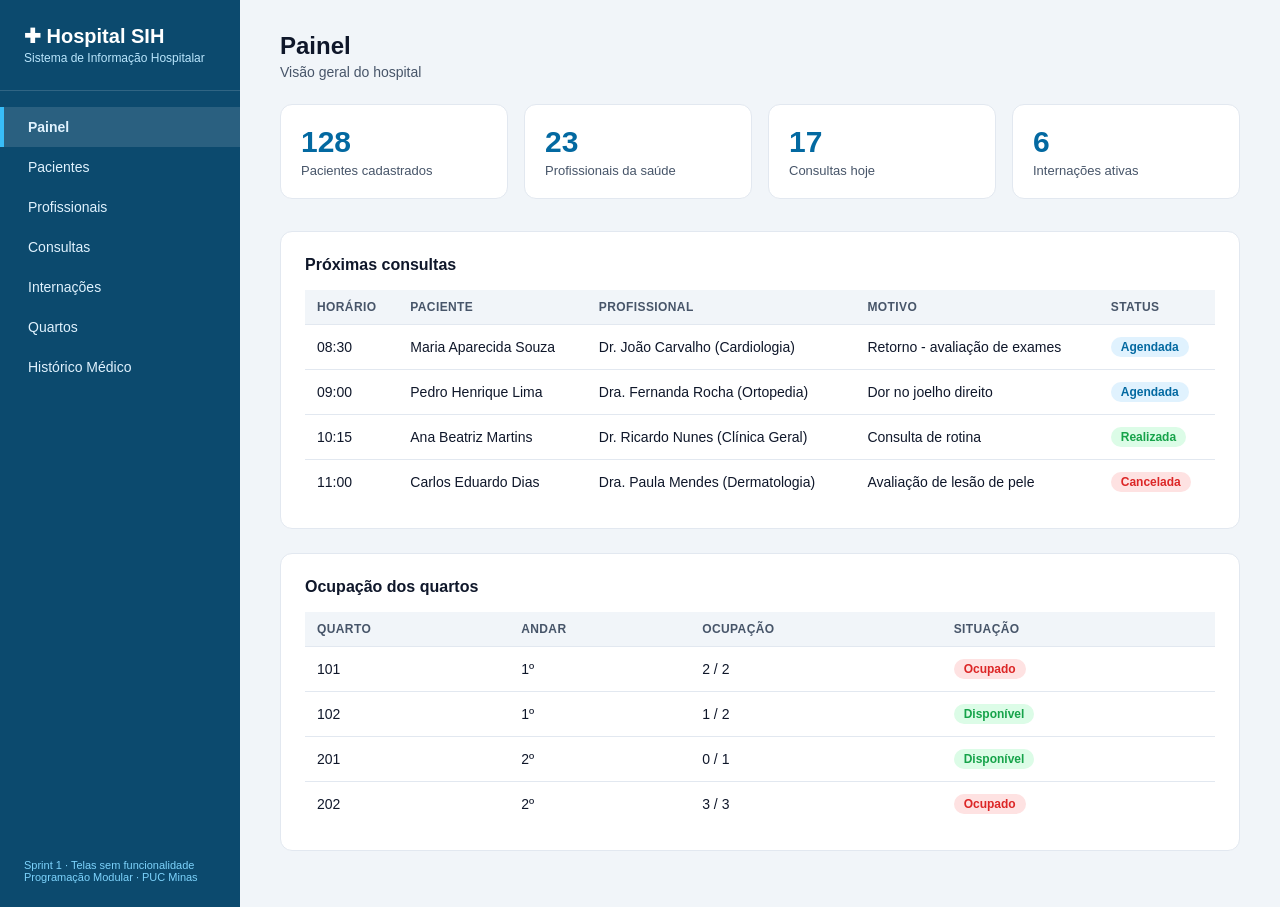
==== front-end/index.html @ d89af197 "Add files via upload" ====
<!DOCTYPE html>
<html lang="pt-BR">
<head>
  <meta charset="UTF-8">
  <meta name="viewport" content="width=device-width, initial-scale=1.0">
  <title>Painel - Sistema Hospitalar</title>
  <link rel="stylesheet" href="css/style.css">
</head>
<body>
  <aside class="sidebar">
    <div class="logo">
      <h1>&#10010; Hospital SIH</h1>
      <span>Sistema de Informação Hospitalar</span>
    </div>
    <nav>
      <a href="index.html" class="ativo">Painel</a>
      <a href="pacientes.html">Pacientes</a>
      <a href="profissionais.html">Profissionais</a>
      <a href="consultas.html">Consultas</a>
      <a href="internacoes.html">Internações</a>
      <a href="quartos.html">Quartos</a>
      <a href="historico.html">Histórico Médico</a>
    </nav>
    <div class="rodape">Sprint 1 &middot; Telas sem funcionalidade<br>Programação Modular &middot; PUC Minas</div>
  </aside>
  <main class="conteudo">
    <div class="cabecalho">
      <div>
        <h2>Painel</h2>
        <p>Visão geral do hospital</p>
      </div>
    </div>
    <div class="cards">
      <div class="card"><div class="valor">128</div><div class="rotulo">Pacientes cadastrados</div></div>
      <div class="card"><div class="valor">23</div><div class="rotulo">Profissionais da saúde</div></div>
      <div class="card"><div class="valor">17</div><div class="rotulo">Consultas hoje</div></div>
      <div class="card"><div class="valor">6</div><div class="rotulo">Internações ativas</div></div>
    </div>
    <div class="painel">
      <h3>Próximas consultas</h3>
      <table>
        <tr><th>Horário</th><th>Paciente</th><th>Profissional</th><th>Motivo</th><th>Status</th></tr>
        <tr><td>08:30</td><td>Maria Aparecida Souza</td><td>Dr. João Carvalho (Cardiologia)</td><td>Retorno - avaliação de exames</td><td><span class="etiqueta azul">Agendada</span></td></tr>
        <tr><td>09:00</td><td>Pedro Henrique Lima</td><td>Dra. Fernanda Rocha (Ortopedia)</td><td>Dor no joelho direito</td><td><span class="etiqueta azul">Agendada</span></td></tr>
        <tr><td>10:15</td><td>Ana Beatriz Martins</td><td>Dr. Ricardo Nunes (Clínica Geral)</td><td>Consulta de rotina</td><td><span class="etiqueta verde">Realizada</span></td></tr>
        <tr><td>11:00</td><td>Carlos Eduardo Dias</td><td>Dra. Paula Mendes (Dermatologia)</td><td>Avaliação de lesão de pele</td><td><span class="etiqueta vermelha">Cancelada</span></td></tr>
      </table>
    </div>
    <div class="painel">
      <h3>Ocupação dos quartos</h3>
      <table>
        <tr><th>Quarto</th><th>Andar</th><th>Ocupação</th><th>Situação</th></tr>
        <tr><td>101</td><td>1º</td><td>2 / 2</td><td><span class="etiqueta vermelha">Ocupado</span></td></tr>
        <tr><td>102</td><td>1º</td><td>1 / 2</td><td><span class="etiqueta verde">Disponível</span></td></tr>
        <tr><td>201</td><td>2º</td><td>0 / 1</td><td><span class="etiqueta verde">Disponível</span></td></tr>
        <tr><td>202</td><td>2º</td><td>3 / 3</td><td><span class="etiqueta vermelha">Ocupado</span></td></tr>
      </table>
    </div>
  </main>
</body>
</html>
---- front-end/css/style.css ----
/* Sistema de Informação Hospitalar - Sprint 1 (telas sem funcionalidade) */
:root {
  --azul-900: #0c4a6e;
  --azul-700: #0369a1;
  --azul-600: #0284c7;
  --azul-100: #e0f2fe;
  --cinza-900: #0f172a;
  --cinza-600: #475569;
  --cinza-400: #94a3b8;
  --cinza-200: #e2e8f0;
  --cinza-100: #f1f5f9;
  --cinza-50: #f8fafc;
  --verde-600: #16a34a;
  --verde-100: #dcfce7;
  --vermelho-600: #dc2626;
  --vermelho-100: #fee2e2;
  --ambar-700: #b45309;
  --ambar-100: #fef3c7;
  --branco: #ffffff;
}

* { margin: 0; padding: 0; box-sizing: border-box; }

body {
  font-family: "Segoe UI", Roboto, Arial, sans-serif;
  background: var(--cinza-100);
  color: var(--cinza-900);
  display: flex;
  min-height: 100vh;
}

/* ---------------- Menu lateral ---------------- */
.sidebar {
  width: 240px;
  background: var(--azul-900);
  color: var(--branco);
  padding: 24px 0;
  flex-shrink: 0;
  display: flex;
  flex-direction: column;
}

.sidebar .logo {
  padding: 0 24px 24px;
  border-bottom: 1px solid rgba(255, 255, 255, 0.15);
}

.sidebar .logo h1 { font-size: 20px; }
.sidebar .logo span { font-size: 12px; color: #bae6fd; }

.sidebar nav { margin-top: 16px; }

.sidebar nav a {
  display: block;
  padding: 12px 24px;
  color: #e0f2fe;
  text-decoration: none;
  font-size: 14px;
  border-left: 4px solid transparent;
}

.sidebar nav a:hover { background: rgba(255, 255, 255, 0.08); }

.sidebar nav a.ativo {
  background: rgba(255, 255, 255, 0.12);
  border-left-color: #38bdf8;
  font-weight: 600;
}

.sidebar .rodape {
  margin-top: auto;
  padding: 16px 24px 0;
  font-size: 11px;
  color: #7dd3fc;
}

/* ---------------- Conteúdo ---------------- */
.conteudo { flex: 1; padding: 32px 40px; max-width: 1200px; }

.cabecalho { display: flex; justify-content: space-between; align-items: center; margin-bottom: 24px; }
.cabecalho h2 { font-size: 24px; }
.cabecalho p { color: var(--cinza-600); font-size: 14px; margin-top: 4px; }

.botao {
  display: inline-block;
  background: var(--azul-600);
  color: var(--branco);
  border: none;
  padding: 10px 18px;
  border-radius: 8px;
  font-size: 14px;
  font-weight: 600;
  cursor: pointer;
  text-decoration: none;
}

.botao:hover { background: var(--azul-700); }
.botao.secundario { background: var(--branco); color: var(--azul-700); border: 1px solid var(--azul-600); }
.botao.perigo { background: var(--branco); color: var(--vermelho-600); border: 1px solid var(--vermelho-600); }

/* ---------------- Cards do painel ---------------- */
.cards { display: grid; grid-template-columns: repeat(4, 1fr); gap: 16px; margin-bottom: 32px; }

.card {
  background: var(--branco);
  border: 1px solid var(--cinza-200);
  border-radius: 12px;
  padding: 20px;
}

.card .valor { font-size: 30px; font-weight: 700; color: var(--azul-700); }
.card .rotulo { font-size: 13px; color: var(--cinza-600); margin-top: 4px; }

/* ---------------- Painéis e formulários ---------------- */
.painel {
  background: var(--branco);
  border: 1px solid var(--cinza-200);
  border-radius: 12px;
  padding: 24px;
  margin-bottom: 24px;
}

.painel h3 { font-size: 16px; margin-bottom: 16px; }

.formulario { display: grid; grid-template-columns: repeat(2, 1fr); gap: 16px; }
.formulario .campo-cheio { grid-column: 1 / -1; }

.campo label { display: block; font-size: 13px; font-weight: 600; margin-bottom: 6px; color: var(--cinza-600); }

.campo input, .campo select, .campo textarea {
  width: 100%;
  padding: 10px 12px;
  border: 1px solid var(--cinza-200);
  border-radius: 8px;
  font-size: 14px;
  font-family: inherit;
  background: var(--cinza-50);
}

.campo textarea { resize: vertical; min-height: 70px; }

.acoes-formulario { grid-column: 1 / -1; display: flex; gap: 12px; justify-content: flex-end; }

/* ---------------- Tabelas ---------------- */
table { width: 100%; border-collapse: collapse; font-size: 14px; }

th {
  text-align: left;
  padding: 10px 12px;
  background: var(--cinza-100);
  color: var(--cinza-600);
  font-size: 12px;
  text-transform: uppercase;
  letter-spacing: 0.4px;
}

td { padding: 12px; border-top: 1px solid var(--cinza-200); }

.etiqueta {
  display: inline-block;
  padding: 3px 10px;
  border-radius: 999px;
  font-size: 12px;
  font-weight: 600;
}

.etiqueta.verde { background: var(--verde-100); color: var(--verde-600); }
.etiqueta.vermelha { background: var(--vermelho-100); color: var(--vermelho-600); }
.etiqueta.ambar { background: var(--ambar-100); color: var(--ambar-700); }
.etiqueta.azul { background: var(--azul-100); color: var(--azul-700); }

.link-acao { color: var(--azul-600); text-decoration: none; font-weight: 600; font-size: 13px; margin-right: 10px; }

/* ---------------- Grade de quartos ---------------- */
.grade-quartos { display: grid; grid-template-columns: repeat(4, 1fr); gap: 16px; }

.quarto {
  background: var(--branco);
  border: 1px solid var(--cinza-200);
  border-left: 6px solid var(--verde-600);
  border-radius: 10px;
  padding: 16px;
}

.quarto.ocupado { border-left-color: var(--vermelho-600); }
.quarto h4 { font-size: 15px; margin-bottom: 6px; }
.quarto p { font-size: 13px; color: var(--cinza-600); margin: 2px 0; }

/* ---------------- Linha do tempo (histórico) ---------------- */
.linha-tempo { list-style: none; border-left: 3px solid var(--azul-100); margin-left: 8px; padding-left: 24px; }

.linha-tempo li { position: relative; padding-bottom: 20px; }

.linha-tempo li::before {
  content: "";
  position: absolute;
  left: -33px;
  top: 4px;
  width: 14px;
  height: 14px;
  border-radius: 50%;
  background: var(--azul-600);
  border: 3px solid var(--azul-100);
}

.linha-tempo .data { font-size: 12px; color: var(--cinza-600); font-weight: 600; }
.linha-tempo .titulo { font-weight: 600; margin: 2px 0; }
.linha-tempo .descricao { font-size: 13px; color: var(--cinza-600); }

.aviso {
  background: var(--ambar-100);
  color: var(--ambar-700);
  border-radius: 8px;
  padding: 10px 14px;
  font-size: 13px;
  margin-bottom: 16px;
}
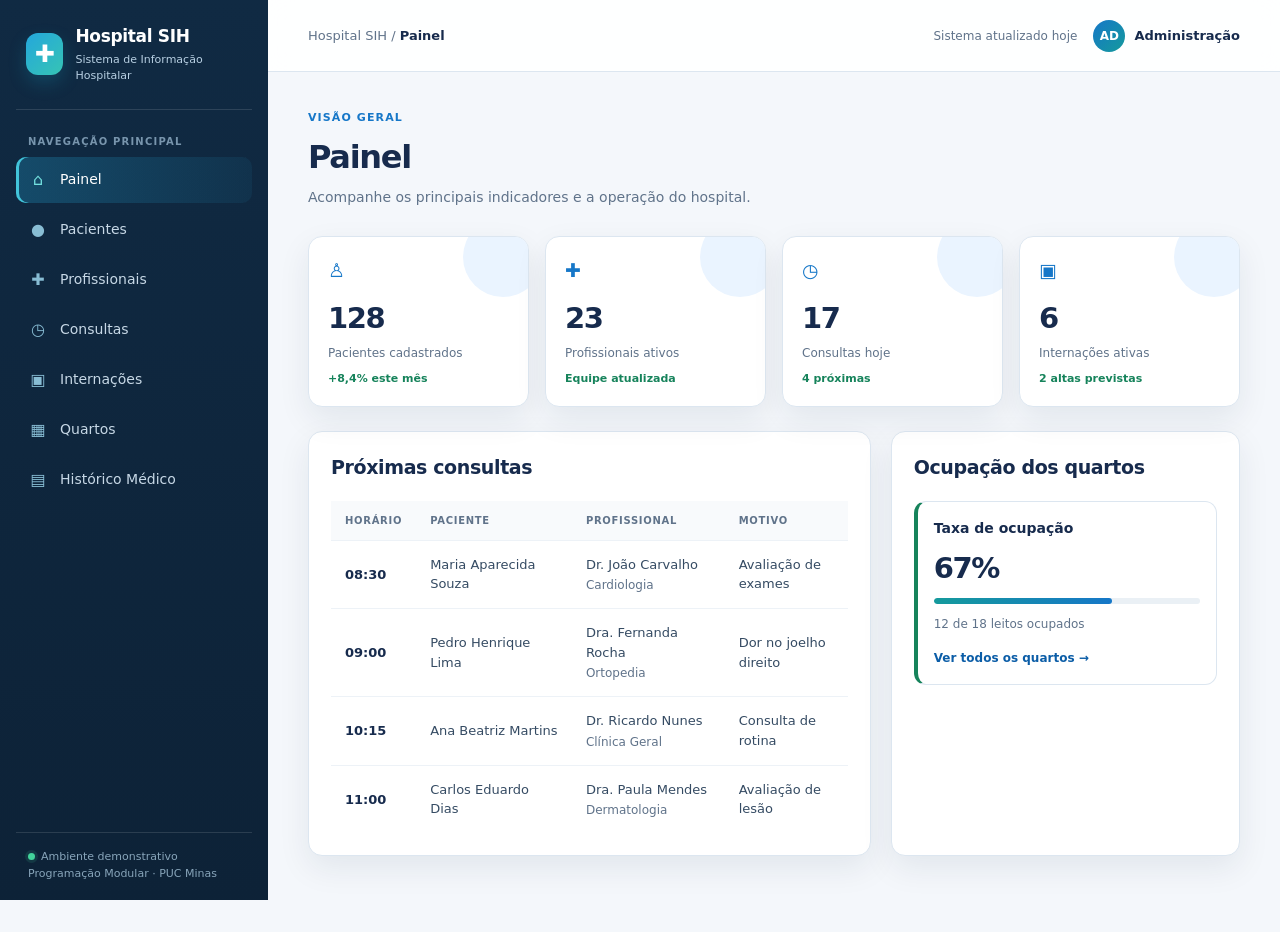
==== commit f05fac5b: "Sprint 2 - Implementacao da API REST e regras de negocio" ====
--- a/front-end/index.html
+++ b/front-end/index.html
@@ -1,61 +1,26 @@
 <!DOCTYPE html>
 <html lang="pt-BR">
 <head>
-  <meta charset="UTF-8">
-  <meta name="viewport" content="width=device-width, initial-scale=1.0">
-  <title>Painel - Sistema Hospitalar</title>
+  <meta charset="UTF-8"><meta name="viewport" content="width=device-width, initial-scale=1.0">
+  <meta name="description" content="Hospital SIH — Sistema de Informação Hospitalar">
+  <title>Painel | Hospital SIH</title>
   <link rel="stylesheet" href="css/style.css">
 </head>
 <body>
+<div class="app-shell">
   <aside class="sidebar">
-    <div class="logo">
-      <h1>&#10010; Hospital SIH</h1>
-      <span>Sistema de Informação Hospitalar</span>
-    </div>
-    <nav>
-      <a href="index.html" class="ativo">Painel</a>
-      <a href="pacientes.html">Pacientes</a>
-      <a href="profissionais.html">Profissionais</a>
-      <a href="consultas.html">Consultas</a>
-      <a href="internacoes.html">Internações</a>
-      <a href="quartos.html">Quartos</a>
-      <a href="historico.html">Histórico Médico</a>
-    </nav>
-    <div class="rodape">Sprint 1 &middot; Telas sem funcionalidade<br>Programação Modular &middot; PUC Minas</div>
+    <div class="brand"><div class="brand-mark">✚</div><div><div class="brand-title">Hospital SIH</div><div class="brand-subtitle">Sistema de Informação Hospitalar</div></div></div>
+    <div class="sidebar-section">Navegação principal</div><nav class="nav-list" aria-label="Navegação principal"><a class="nav-link active" href="index.html" aria-current="page"><span class="nav-icon">⌂</span><span>Painel</span></a><a class="nav-link " href="pacientes.html" aria-current="false"><span class="nav-icon">●</span><span>Pacientes</span></a><a class="nav-link " href="profissionais.html" aria-current="false"><span class="nav-icon">✚</span><span>Profissionais</span></a><a class="nav-link " href="consultas.html" aria-current="false"><span class="nav-icon">◷</span><span>Consultas</span></a><a class="nav-link " href="internacoes.html" aria-current="false"><span class="nav-icon">▣</span><span>Internações</span></a><a class="nav-link " href="quartos.html" aria-current="false"><span class="nav-icon">▦</span><span>Quartos</span></a><a class="nav-link " href="historico.html" aria-current="false"><span class="nav-icon">▤</span><span>Histórico Médico</span></a></nav>
+    <div class="sidebar-footer"><span class="status-dot"></span>Ambiente demonstrativo<br><span>Programação Modular · PUC Minas</span></div>
   </aside>
-  <main class="conteudo">
-    <div class="cabecalho">
-      <div>
-        <h2>Painel</h2>
-        <p>Visão geral do hospital</p>
-      </div>
-    </div>
-    <div class="cards">
-      <div class="card"><div class="valor">128</div><div class="rotulo">Pacientes cadastrados</div></div>
-      <div class="card"><div class="valor">23</div><div class="rotulo">Profissionais da saúde</div></div>
-      <div class="card"><div class="valor">17</div><div class="rotulo">Consultas hoje</div></div>
-      <div class="card"><div class="valor">6</div><div class="rotulo">Internações ativas</div></div>
-    </div>
-    <div class="painel">
-      <h3>Próximas consultas</h3>
-      <table>
-        <tr><th>Horário</th><th>Paciente</th><th>Profissional</th><th>Motivo</th><th>Status</th></tr>
-        <tr><td>08:30</td><td>Maria Aparecida Souza</td><td>Dr. João Carvalho (Cardiologia)</td><td>Retorno - avaliação de exames</td><td><span class="etiqueta azul">Agendada</span></td></tr>
-        <tr><td>09:00</td><td>Pedro Henrique Lima</td><td>Dra. Fernanda Rocha (Ortopedia)</td><td>Dor no joelho direito</td><td><span class="etiqueta azul">Agendada</span></td></tr>
-        <tr><td>10:15</td><td>Ana Beatriz Martins</td><td>Dr. Ricardo Nunes (Clínica Geral)</td><td>Consulta de rotina</td><td><span class="etiqueta verde">Realizada</span></td></tr>
-        <tr><td>11:00</td><td>Carlos Eduardo Dias</td><td>Dra. Paula Mendes (Dermatologia)</td><td>Avaliação de lesão de pele</td><td><span class="etiqueta vermelha">Cancelada</span></td></tr>
-      </table>
-    </div>
-    <div class="painel">
-      <h3>Ocupação dos quartos</h3>
-      <table>
-        <tr><th>Quarto</th><th>Andar</th><th>Ocupação</th><th>Situação</th></tr>
-        <tr><td>101</td><td>1º</td><td>2 / 2</td><td><span class="etiqueta vermelha">Ocupado</span></td></tr>
-        <tr><td>102</td><td>1º</td><td>1 / 2</td><td><span class="etiqueta verde">Disponível</span></td></tr>
-        <tr><td>201</td><td>2º</td><td>0 / 1</td><td><span class="etiqueta verde">Disponível</span></td></tr>
-        <tr><td>202</td><td>2º</td><td>3 / 3</td><td><span class="etiqueta vermelha">Ocupado</span></td></tr>
-      </table>
-    </div>
-  </main>
-</body>
-</html>
+  <div class="main">
+    <header class="topbar"><div class="breadcrumb">Hospital SIH <span aria-hidden="true">/</span> <strong>Painel</strong></div><div class="topbar-right"><span class="date-label">Sistema atualizado hoje</span><span class="user-chip"><span class="avatar">AD</span> Administração</span></div></header>
+    <main class="content">
+      <div class="page-heading"><div><div class="eyebrow">VISÃO GERAL</div><h1>Painel</h1><p class="subtitle">Acompanhe os principais indicadores e a operação do hospital.</p></div></div>
+      <div class="kpi-grid"><div class="kpi"><div class="kpi-icon">♙</div><div class="kpi-value">128</div><div class="kpi-label">Pacientes cadastrados</div><div class="kpi-trend">+8,4% este mês</div></div><div class="kpi"><div class="kpi-icon">✚</div><div class="kpi-value">23</div><div class="kpi-label">Profissionais ativos</div><div class="kpi-trend">Equipe atualizada</div></div><div class="kpi"><div class="kpi-icon">◷</div><div class="kpi-value">17</div><div class="kpi-label">Consultas hoje</div><div class="kpi-trend">4 próximas</div></div><div class="kpi"><div class="kpi-icon">▣</div><div class="kpi-value">6</div><div class="kpi-label">Internações ativas</div><div class="kpi-trend">2 altas previstas</div></div></div><div class="grid-2"><section class="panel"><div class="panel-header"><div><h2>Próximas consultas</h2></div></div><div class="panel-body"><div class="table-wrap"><table><thead><tr><th>Horário</th><th>Paciente</th><th>Profissional</th><th>Motivo</th><th>Status</th></tr></thead><tbody><tr><td><span class="primary-cell">08:30</span></td><td>Maria Aparecida Souza</td><td>Dr. João Carvalho<span class="secondary-cell">Cardiologia</span></td><td>Avaliação de exames</td><td><span class="badge blue">Agendada</span></td></tr><tr><td><span class="primary-cell">09:00</span></td><td>Pedro Henrique Lima</td><td>Dra. Fernanda Rocha<span class="secondary-cell">Ortopedia</span></td><td>Dor no joelho direito</td><td><span class="badge blue">Agendada</span></td></tr><tr><td><span class="primary-cell">10:15</span></td><td>Ana Beatriz Martins</td><td>Dr. Ricardo Nunes<span class="secondary-cell">Clínica Geral</span></td><td>Consulta de rotina</td><td><span class="badge green">Concluída</span></td></tr><tr><td><span class="primary-cell">11:00</span></td><td>Carlos Eduardo Dias</td><td>Dra. Paula Mendes<span class="secondary-cell">Dermatologia</span></td><td>Avaliação de lesão</td><td><span class="badge red">Cancelada</span></td></tr></tbody></table></div></div></section><section class="panel"><div class="panel-header"><div><h2>Ocupação dos quartos</h2></div></div><div class="panel-body"><div class="room-card"><div class="primary-cell">Taxa de ocupação</div><div class="kpi-value" style="margin-top:8px">67%</div><div class="progress"><span style="width:67%"></span></div><div class="room-meta">12 de 18 leitos ocupados</div><a class="action-link" href="quartos.html">Ver todos os quartos →</a></div></div></section></div>
+    </main>
+  </div>
+</div>
+<div class="toast" role="status" aria-live="polite"></div>
+<script src="js-app.js"></script>
+</body></html>
--- a/front-end/css/style.css
+++ b/front-end/css/style.css
@@ -1,217 +1,121 @@
-/* Sistema de Informação Hospitalar - Sprint 1 (telas sem funcionalidade) */
 :root {
-  --azul-900: #0c4a6e;
-  --azul-700: #0369a1;
-  --azul-600: #0284c7;
-  --azul-100: #e0f2fe;
-  --cinza-900: #0f172a;
-  --cinza-600: #475569;
-  --cinza-400: #94a3b8;
-  --cinza-200: #e2e8f0;
-  --cinza-100: #f1f5f9;
-  --cinza-50: #f8fafc;
-  --verde-600: #16a34a;
-  --verde-100: #dcfce7;
-  --vermelho-600: #dc2626;
-  --vermelho-100: #fee2e2;
-  --ambar-700: #b45309;
-  --ambar-100: #fef3c7;
-  --branco: #ffffff;
+  --navy: #102a43;
+  --navy-2: #173f5f;
+  --blue: #1677c8;
+  --blue-dark: #0b5da7;
+  --blue-soft: #eaf4ff;
+  --teal: #159a9c;
+  --ink: #172b4d;
+  --muted: #60738a;
+  --line: #dce6f0;
+  --surface: #ffffff;
+  --canvas: #f4f7fb;
+  --success: #16835b;
+  --success-soft: #e9f8f1;
+  --warning: #a86600;
+  --warning-soft: #fff5df;
+  --danger: #c23b4a;
+  --danger-soft: #fff0f2;
+  --shadow: 0 12px 32px rgba(16, 42, 67, .08);
+  --radius: 14px;
 }
-
-* { margin: 0; padding: 0; box-sizing: border-box; }
-
-body {
-  font-family: "Segoe UI", Roboto, Arial, sans-serif;
-  background: var(--cinza-100);
-  color: var(--cinza-900);
-  display: flex;
-  min-height: 100vh;
-}
-
-/* ---------------- Menu lateral ---------------- */
-.sidebar {
-  width: 240px;
-  background: var(--azul-900);
-  color: var(--branco);
-  padding: 24px 0;
-  flex-shrink: 0;
-  display: flex;
-  flex-direction: column;
-}
-
-.sidebar .logo {
-  padding: 0 24px 24px;
-  border-bottom: 1px solid rgba(255, 255, 255, 0.15);
-}
-
-.sidebar .logo h1 { font-size: 20px; }
-.sidebar .logo span { font-size: 12px; color: #bae6fd; }
-
-.sidebar nav { margin-top: 16px; }
-
-.sidebar nav a {
-  display: block;
-  padding: 12px 24px;
-  color: #e0f2fe;
-  text-decoration: none;
-  font-size: 14px;
-  border-left: 4px solid transparent;
-}
-
-.sidebar nav a:hover { background: rgba(255, 255, 255, 0.08); }
-
-.sidebar nav a.ativo {
-  background: rgba(255, 255, 255, 0.12);
-  border-left-color: #38bdf8;
-  font-weight: 600;
-}
-
-.sidebar .rodape {
-  margin-top: auto;
-  padding: 16px 24px 0;
-  font-size: 11px;
-  color: #7dd3fc;
-}
-
-/* ---------------- Conteúdo ---------------- */
-.conteudo { flex: 1; padding: 32px 40px; max-width: 1200px; }
-
-.cabecalho { display: flex; justify-content: space-between; align-items: center; margin-bottom: 24px; }
-.cabecalho h2 { font-size: 24px; }
-.cabecalho p { color: var(--cinza-600); font-size: 14px; margin-top: 4px; }
-
-.botao {
-  display: inline-block;
-  background: var(--azul-600);
-  color: var(--branco);
-  border: none;
-  padding: 10px 18px;
-  border-radius: 8px;
-  font-size: 14px;
-  font-weight: 600;
-  cursor: pointer;
-  text-decoration: none;
-}
-
-.botao:hover { background: var(--azul-700); }
-.botao.secundario { background: var(--branco); color: var(--azul-700); border: 1px solid var(--azul-600); }
-.botao.perigo { background: var(--branco); color: var(--vermelho-600); border: 1px solid var(--vermelho-600); }
-
-/* ---------------- Cards do painel ---------------- */
-.cards { display: grid; grid-template-columns: repeat(4, 1fr); gap: 16px; margin-bottom: 32px; }
-
-.card {
-  background: var(--branco);
-  border: 1px solid var(--cinza-200);
-  border-radius: 12px;
-  padding: 20px;
-}
-
-.card .valor { font-size: 30px; font-weight: 700; color: var(--azul-700); }
-.card .rotulo { font-size: 13px; color: var(--cinza-600); margin-top: 4px; }
-
-/* ---------------- Painéis e formulários ---------------- */
-.painel {
-  background: var(--branco);
-  border: 1px solid var(--cinza-200);
-  border-radius: 12px;
-  padding: 24px;
-  margin-bottom: 24px;
-}
-
-.painel h3 { font-size: 16px; margin-bottom: 16px; }
-
-.formulario { display: grid; grid-template-columns: repeat(2, 1fr); gap: 16px; }
-.formulario .campo-cheio { grid-column: 1 / -1; }
-
-.campo label { display: block; font-size: 13px; font-weight: 600; margin-bottom: 6px; color: var(--cinza-600); }
-
-.campo input, .campo select, .campo textarea {
-  width: 100%;
-  padding: 10px 12px;
-  border: 1px solid var(--cinza-200);
-  border-radius: 8px;
-  font-size: 14px;
-  font-family: inherit;
-  background: var(--cinza-50);
-}
-
-.campo textarea { resize: vertical; min-height: 70px; }
-
-.acoes-formulario { grid-column: 1 / -1; display: flex; gap: 12px; justify-content: flex-end; }
-
-/* ---------------- Tabelas ---------------- */
-table { width: 100%; border-collapse: collapse; font-size: 14px; }
-
-th {
-  text-align: left;
-  padding: 10px 12px;
-  background: var(--cinza-100);
-  color: var(--cinza-600);
-  font-size: 12px;
-  text-transform: uppercase;
-  letter-spacing: 0.4px;
-}
-
-td { padding: 12px; border-top: 1px solid var(--cinza-200); }
-
-.etiqueta {
-  display: inline-block;
-  padding: 3px 10px;
-  border-radius: 999px;
-  font-size: 12px;
-  font-weight: 600;
-}
-
-.etiqueta.verde { background: var(--verde-100); color: var(--verde-600); }
-.etiqueta.vermelha { background: var(--vermelho-100); color: var(--vermelho-600); }
-.etiqueta.ambar { background: var(--ambar-100); color: var(--ambar-700); }
-.etiqueta.azul { background: var(--azul-100); color: var(--azul-700); }
-
-.link-acao { color: var(--azul-600); text-decoration: none; font-weight: 600; font-size: 13px; margin-right: 10px; }
-
-/* ---------------- Grade de quartos ---------------- */
-.grade-quartos { display: grid; grid-template-columns: repeat(4, 1fr); gap: 16px; }
-
-.quarto {
-  background: var(--branco);
-  border: 1px solid var(--cinza-200);
-  border-left: 6px solid var(--verde-600);
-  border-radius: 10px;
-  padding: 16px;
-}
-
-.quarto.ocupado { border-left-color: var(--vermelho-600); }
-.quarto h4 { font-size: 15px; margin-bottom: 6px; }
-.quarto p { font-size: 13px; color: var(--cinza-600); margin: 2px 0; }
-
-/* ---------------- Linha do tempo (histórico) ---------------- */
-.linha-tempo { list-style: none; border-left: 3px solid var(--azul-100); margin-left: 8px; padding-left: 24px; }
-
-.linha-tempo li { position: relative; padding-bottom: 20px; }
-
-.linha-tempo li::before {
-  content: "";
-  position: absolute;
-  left: -33px;
-  top: 4px;
-  width: 14px;
-  height: 14px;
-  border-radius: 50%;
-  background: var(--azul-600);
-  border: 3px solid var(--azul-100);
-}
-
-.linha-tempo .data { font-size: 12px; color: var(--cinza-600); font-weight: 600; }
-.linha-tempo .titulo { font-weight: 600; margin: 2px 0; }
-.linha-tempo .descricao { font-size: 13px; color: var(--cinza-600); }
-
-.aviso {
-  background: var(--ambar-100);
-  color: var(--ambar-700);
-  border-radius: 8px;
-  padding: 10px 14px;
-  font-size: 13px;
-  margin-bottom: 16px;
-}
+* { box-sizing: border-box; }
+html { scroll-behavior: smooth; }
+body { margin: 0; min-height: 100vh; background: var(--canvas); color: var(--ink); font-family: Inter, ui-sans-serif, system-ui, -apple-system, BlinkMacSystemFont, "Segoe UI", sans-serif; font-size: 14px; line-height: 1.5; }
+a { color: inherit; }
+button, input, select, textarea { font: inherit; }
+button { cursor: pointer; }
+.app-shell { display: flex; min-height: 100vh; }
+.sidebar { width: 268px; flex: 0 0 268px; background: linear-gradient(180deg, var(--navy) 0%, #0d2237 100%); color: #fff; display: flex; flex-direction: column; padding: 24px 16px 18px; position: sticky; top: 0; height: 100vh; }
+.brand { display: flex; align-items: center; gap: 12px; padding: 0 10px 24px; border-bottom: 1px solid rgba(255,255,255,.12); }
+.brand-mark { width: 42px; height: 42px; border-radius: 12px; background: linear-gradient(135deg, #24a7dc, #36c4b4); display: grid; place-items: center; font-size: 24px; font-weight: 800; box-shadow: 0 8px 18px rgba(23, 165, 202, .22); }
+.brand-title { font-size: 17px; font-weight: 800; letter-spacing: -.02em; }
+.brand-subtitle { color: #b8d0e3; font-size: 11px; margin-top: 2px; }
+.sidebar-section { color: #7895ad; text-transform: uppercase; letter-spacing: .12em; font-size: 10px; font-weight: 800; padding: 24px 12px 8px; }
+.nav-list { display: grid; gap: 4px; }
+.nav-link { color: #c7d8e6; text-decoration: none; display: flex; align-items: center; gap: 12px; padding: 11px 12px; border-radius: 10px; transition: .2s ease; }
+.nav-link:hover { background: rgba(255,255,255,.08); color: #fff; transform: translateX(2px); }
+.nav-link.active { background: linear-gradient(90deg, rgba(35,166,214,.28), rgba(35,166,214,.08)); color: #fff; box-shadow: inset 3px 0 0 #42c4da; }
+.nav-icon { width: 20px; text-align: center; color: #88bdd4; font-size: 16px; }
+.nav-link.active .nav-icon { color: #73e0df; }
+.sidebar-footer { margin-top: auto; padding: 16px 12px 0; border-top: 1px solid rgba(255,255,255,.12); color: #88a5ba; font-size: 11px; }
+.status-dot { display: inline-block; width: 7px; height: 7px; border-radius: 50%; background: #42d39b; margin-right: 6px; box-shadow: 0 0 0 3px rgba(66,211,155,.12); }
+.main { flex: 1; min-width: 0; }
+.topbar { height: 72px; background: rgba(255,255,255,.9); border-bottom: 1px solid var(--line); display: flex; align-items: center; justify-content: space-between; padding: 0 40px; position: sticky; top: 0; z-index: 5; backdrop-filter: blur(12px); }
+.breadcrumb { color: var(--muted); font-size: 13px; }
+.breadcrumb strong { color: var(--ink); font-weight: 700; }
+.topbar-right { display: flex; align-items: center; gap: 16px; }
+.date-label { color: var(--muted); font-size: 12px; }
+.user-chip { display: flex; align-items: center; gap: 9px; color: var(--ink); font-weight: 700; font-size: 13px; }
+.avatar { width: 32px; height: 32px; border-radius: 50%; display: grid; place-items: center; color: #fff; background: linear-gradient(135deg, var(--blue), var(--teal)); font-size: 12px; font-weight: 800; }
+.content { width: min(1440px, 100%); padding: 38px 40px 56px; }
+.page-heading { display: flex; justify-content: space-between; align-items: flex-start; gap: 20px; margin-bottom: 28px; }
+.eyebrow { color: var(--blue); text-transform: uppercase; letter-spacing: .1em; font-size: 11px; font-weight: 800; margin-bottom: 6px; }
+h1, h2, h3, h4, p { margin-top: 0; }
+h1 { font-size: clamp(25px, 3vw, 32px); letter-spacing: -.04em; margin-bottom: 6px; }
+h2 { font-size: 19px; letter-spacing: -.02em; margin-bottom: 4px; }
+h3 { font-size: 16px; margin-bottom: 3px; }
+.subtitle { color: var(--muted); margin-bottom: 0; }
+.button { display: inline-flex; align-items: center; justify-content: center; gap: 8px; border: 1px solid transparent; border-radius: 9px; background: var(--blue); color: #fff; font-weight: 750; text-decoration: none; padding: 10px 15px; min-height: 40px; transition: .2s ease; box-shadow: 0 4px 10px rgba(22,119,200,.18); }
+.button:hover { background: var(--blue-dark); transform: translateY(-1px); }
+.button.secondary { background: #fff; color: var(--ink); border-color: var(--line); box-shadow: none; }
+.button.secondary:hover { border-color: #b6c8d8; background: #f9fbfd; }
+.button.danger { color: var(--danger); background: #fff; border-color: #f0c5cb; box-shadow: none; }
+.button.small { min-height: 32px; padding: 6px 10px; font-size: 12px; }
+.kpi-grid { display: grid; grid-template-columns: repeat(4, minmax(0, 1fr)); gap: 16px; margin-bottom: 24px; }
+.kpi { background: var(--surface); border: 1px solid var(--line); border-radius: var(--radius); padding: 19px; box-shadow: var(--shadow); position: relative; overflow: hidden; }
+.kpi::after { content: ""; position: absolute; right: -15px; top: -20px; width: 80px; height: 80px; border-radius: 50%; background: var(--blue-soft); }
+.kpi-icon { position: relative; z-index: 1; color: var(--blue); font-size: 19px; margin-bottom: 13px; }
+.kpi-value { font-size: 29px; font-weight: 800; letter-spacing: -.05em; }
+.kpi-label { color: var(--muted); font-size: 12px; margin-top: 3px; }
+.kpi-trend { color: var(--success); font-size: 11px; font-weight: 700; margin-top: 9px; }
+.grid-2 { display: grid; grid-template-columns: minmax(0, 1.45fr) minmax(320px, .9fr); gap: 20px; }
+.panel { background: var(--surface); border: 1px solid var(--line); border-radius: var(--radius); box-shadow: var(--shadow); margin-bottom: 20px; overflow: hidden; }
+.panel-header { display: flex; align-items: flex-start; justify-content: space-between; gap: 16px; padding: 21px 22px 15px; }
+.panel-header p { color: var(--muted); font-size: 12px; margin: 0; }
+.panel-body { padding: 0 22px 22px; }
+.panel-header .button { flex-shrink: 0; }
+.callout { display: flex; gap: 11px; align-items: flex-start; padding: 12px 14px; border-radius: 10px; color: var(--warning); background: var(--warning-soft); font-size: 12px; margin-bottom: 18px; }
+.callout strong { display: block; color: #855200; margin-bottom: 2px; }
+.table-wrap { overflow-x: auto; }
+table { width: 100%; border-collapse: collapse; min-width: 650px; }
+th { color: var(--muted); background: #f8fafc; text-align: left; text-transform: uppercase; letter-spacing: .07em; font-size: 10px; padding: 12px 14px; white-space: nowrap; }
+td { border-top: 1px solid #edf2f7; padding: 14px; color: #354b63; font-size: 13px; vertical-align: middle; }
+tbody tr:hover { background: #fbfdff; }
+.primary-cell { color: var(--ink); font-weight: 750; }
+.secondary-cell { color: var(--muted); font-size: 12px; display: block; margin-top: 2px; }
+.form-grid { display: grid; grid-template-columns: repeat(2, minmax(0, 1fr)); gap: 16px; }
+.form-field.full { grid-column: 1 / -1; }
+.form-field label { display: block; color: #415b73; font-size: 12px; font-weight: 750; margin-bottom: 6px; }
+.form-field input, .form-field select, .form-field textarea { width: 100%; border: 1px solid #cddae6; border-radius: 9px; background: #fbfdff; color: var(--ink); padding: 10px 12px; outline: none; transition: .2s ease; }
+.form-field textarea { min-height: 92px; resize: vertical; }
+.form-field input:focus, .form-field select:focus, .form-field textarea:focus { border-color: var(--blue); box-shadow: 0 0 0 3px rgba(22,119,200,.12); background: #fff; }
+.form-actions { display: flex; justify-content: flex-end; gap: 10px; grid-column: 1 / -1; padding-top: 3px; }
+.badge { display: inline-flex; align-items: center; border-radius: 999px; padding: 4px 9px; font-size: 11px; font-weight: 800; white-space: nowrap; }
+.badge.blue { color: var(--blue-dark); background: var(--blue-soft); }
+.badge.green { color: var(--success); background: var(--success-soft); }
+.badge.amber { color: var(--warning); background: var(--warning-soft); }
+.badge.red { color: var(--danger); background: var(--danger-soft); }
+.action-link { color: var(--blue-dark); font-size: 12px; font-weight: 750; text-decoration: none; margin-right: 12px; }
+.action-link:hover { text-decoration: underline; }
+.room-grid { display: grid; grid-template-columns: repeat(3, minmax(0, 1fr)); gap: 16px; padding: 0 22px 22px; }
+.room-card { border: 1px solid var(--line); border-left: 4px solid var(--success); border-radius: 12px; padding: 16px; background: #fff; }
+.room-card.occupied { border-left-color: var(--danger); }
+.room-card.maintenance { border-left-color: var(--warning); }
+.room-card h3 { margin: 0 0 5px; }
+.room-meta { color: var(--muted); font-size: 12px; margin-bottom: 14px; }
+.progress { height: 6px; background: #eaf0f5; border-radius: 99px; overflow: hidden; margin: 8px 0 11px; }
+.progress span { display: block; height: 100%; border-radius: inherit; background: linear-gradient(90deg, var(--teal), var(--blue)); }
+.room-card.occupied .progress span { background: var(--danger); }
+.timeline { list-style: none; padding: 2px 0 0 24px; margin: 0 0 4px; border-left: 2px solid #d9ebf4; }
+.timeline li { position: relative; padding: 0 0 22px 18px; }
+.timeline li:last-child { padding-bottom: 0; }
+.timeline li::before { content: ""; position: absolute; width: 11px; height: 11px; border-radius: 50%; left: -31px; top: 4px; background: var(--teal); border: 3px solid #e8f7f7; }
+.timeline-date { color: var(--muted); font-size: 11px; font-weight: 750; }
+.timeline-title { color: var(--ink); font-weight: 800; margin: 2px 0 3px; }
+.timeline-desc { color: var(--muted); font-size: 12px; }
+.empty-state { padding: 36px 18px; text-align: center; color: var(--muted); }
+.toast { position: fixed; right: 24px; bottom: 24px; z-index: 20; background: var(--navy); color: #fff; padding: 13px 16px; border-radius: 10px; box-shadow: var(--shadow); font-size: 13px; opacity: 0; transform: translateY(12px); pointer-events: none; transition: .25s ease; }
+.toast.show { opacity: 1; transform: translateY(0); }
+@media (max-width: 1050px) { .sidebar { width: 228px; flex-basis: 228px; } .topbar, .content { padding-left: 25px; padding-right: 25px; } .kpi-grid { grid-template-columns: repeat(2, 1fr); } .grid-2 { grid-template-columns: 1fr; } }
+@media (max-width: 720px) { .app-shell { display: block; } .sidebar { width: 100%; height: auto; position: relative; padding: 13px 14px; } .brand { padding: 0 5px 13px; } .brand-mark { width: 35px; height: 35px; border-radius: 10px; } .brand-title { font-size: 15px; } .sidebar-section, .sidebar-footer { display: none; } .nav-list { grid-template-columns: repeat(3, 1fr); gap: 3px; margin-top: 10px; } .nav-link { justify-content: center; flex-direction: column; gap: 1px; padding: 7px 3px; font-size: 10px; border-radius: 8px; } .nav-icon { font-size: 14px; } .topbar { height: 55px; padding: 0 16px; } .date-label { display: none; } .user-chip { font-size: 11px; } .content { padding: 24px 15px 35px; } .page-heading { display: block; margin-bottom: 20px; } .page-heading .button { margin-top: 14px; width: 100%; } .kpi-grid { gap: 10px; } .kpi { padding: 14px; } .kpi-value { font-size: 23px; } .panel-header, .panel-body { padding-left: 15px; padding-right: 15px; } .room-grid { grid-template-columns: 1fr; padding-left: 15px; padding-right: 15px; } .form-grid { grid-template-columns: 1fr; } .form-field.full, .form-actions { grid-column: auto; } .form-actions { justify-content: stretch; } .form-actions .button { flex: 1; } .toast { left: 15px; right: 15px; bottom: 15px; } }
